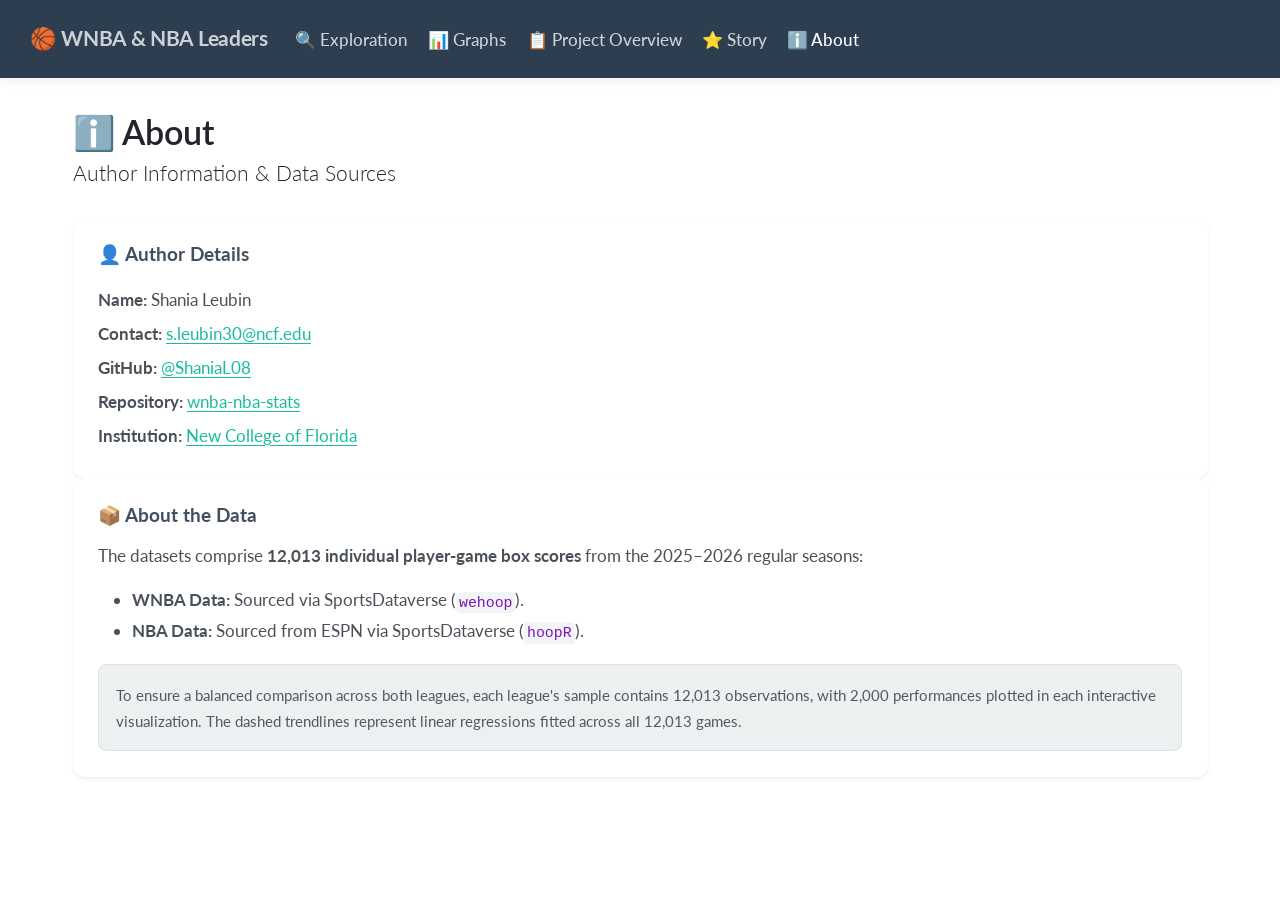
==== about.html @ b8cf648c "Built site for gh-pages" ====
<!DOCTYPE html>
<html xmlns="http://www.w3.org/1999/xhtml" lang="en" xml:lang="en"><head>

<meta charset="utf-8">
<meta name="generator" content="quarto-1.10.18">

<meta name="viewport" content="width=device-width, initial-scale=1.0, user-scalable=yes">


<title>ℹ️ About – 🏀 WNBA &amp; NBA Leaders</title>
<style>
/* Default styles provided by pandoc.
** See https://pandoc.org/MANUAL.html#variables-for-html for config info.
*/
span.smallcaps{font-variant: small-caps;}
div.columns{display: flex; gap: 1.5em;}
div.column{flex: auto;}
@media screen {
div.columns{gap: min(4vw, 1.5em);}
div.column{overflow-x: auto;}
}
div.hanging-indent{margin-left: 1.5em; text-indent: -1.5em;}
ul.task-list{list-style: none;}
ul.task-list li input[type="checkbox"] {
  width: 0.8em;
  margin: 0 0.8em 0.2em -1em; /* quarto-specific, see https://github.com/quarto-dev/quarto-cli/issues/4556 */ 
  vertical-align: middle;
}
</style>


<script src="site_libs/quarto-nav/quarto-nav.js"></script>
<script src="site_libs/quarto-nav/headroom.min.js"></script>
<script src="site_libs/clipboard/clipboard.min.js"></script>
<script src="site_libs/quarto-search/autocomplete.umd.js"></script>
<script src="site_libs/quarto-search/fuse.min.js"></script>
<script src="site_libs/quarto-search/quarto-search.js"></script>
<meta name="quarto:offset" content="./">
<script src="site_libs/quarto-html/quarto.js" type="module"></script>
<script src="site_libs/quarto-html/tabsets/tabsets.js" type="module"></script>
<script src="site_libs/quarto-html/popper.min.js"></script>
<script src="site_libs/quarto-html/tippy.umd.min.js"></script>
<script src="site_libs/quarto-html/anchor.min.js"></script>
<link href="site_libs/quarto-html/tippy.css" rel="stylesheet">
<link href="site_libs/quarto-html/quarto-syntax-highlighting-64a204ab8560d761af7679ceaba22944.css" rel="stylesheet" id="quarto-text-highlighting-styles">
<script src="site_libs/bootstrap/bootstrap.min.js"></script>
<link href="site_libs/bootstrap/bootstrap-icons.css" rel="stylesheet">
<link href="site_libs/bootstrap/bootstrap-29cad1d750ec8de04ef3509ee433b677.min.css" rel="stylesheet" append-hash="true" id="quarto-bootstrap" data-mode="light">
<script id="quarto-search-options" type="application/json">{
  "location": "navbar",
  "copy-button": false,
  "collapse-after": 3,
  "panel-placement": "end",
  "type": "overlay",
  "limit": 50,
  "keyboard-shortcut": [
    "f",
    "/",
    "s"
  ],
  "show-item-context": false,
  "language": {
    "search-no-results-text": "No results",
    "search-matching-documents-text": "matching documents",
    "search-copy-link-title": "Copy link to search",
    "search-hide-matches-text": "Hide additional matches",
    "search-more-match-text": "more match in this document",
    "search-more-matches-text": "more matches in this document",
    "search-clear-button-title": "Clear",
    "search-text-placeholder": "",
    "search-detached-cancel-button-title": "Cancel",
    "search-submit-button-title": "Submit",
    "search-label": "Search"
  }
}</script>


<link rel="stylesheet" href="styles.css">
</head>

<body class="nav-fixed quarto-light">

<div id="quarto-search-results"></div>
  <header id="quarto-header" class="headroom fixed-top">
    <nav class="navbar navbar-expand-lg " data-bs-theme="dark">
      <div class="navbar-container container-fluid">
      <div class="navbar-brand-container mx-auto">
    <a class="navbar-brand" href="./index.html">
    <span class="navbar-title">🏀 WNBA &amp; NBA Leaders</span>
    </a>
  </div>
            <div id="quarto-search" class="" title="Search"></div>
          <button class="navbar-toggler" type="button" data-bs-toggle="collapse" data-bs-target="#navbarCollapse" aria-controls="navbarCollapse" role="menu" aria-expanded="false" aria-label="Toggle navigation" onclick="if (window.quartoToggleHeadroom) { window.quartoToggleHeadroom(); }">
  <span class="navbar-toggler-icon"></span>
</button>
          <div class="collapse navbar-collapse" id="navbarCollapse">
            <ul class="navbar-nav navbar-nav-scroll me-auto">
  <li class="nav-item">
    <a class="nav-link" href="./index.html"> 
<span class="menu-text">🔍 Exploration</span></a>
  </li>  
  <li class="nav-item">
    <a class="nav-link" href="./graphs.html"> 
<span class="menu-text">📊 Graphs</span></a>
  </li>  
  <li class="nav-item">
    <a class="nav-link" href="./project-overview.html"> 
<span class="menu-text">📋 Project Overview</span></a>
  </li>  
  <li class="nav-item">
    <a class="nav-link" href="./story.html"> 
<span class="menu-text">⭐ Story</span></a>
  </li>  
  <li class="nav-item">
    <a class="nav-link active" href="./about.html" aria-current="page"> 
<span class="menu-text">ℹ️ About</span></a>
  </li>  
</ul>
          </div> <!-- /navcollapse -->
            <div class="quarto-navbar-tools">
</div>
      </div> <!-- /container-fluid -->
    </nav>
</header>
<!-- content -->
<div id="quarto-content" class="quarto-container page-columns page-rows-contents page-layout-full page-navbar">
<!-- sidebar -->
<!-- margin-sidebar -->
    
<!-- main -->
<main class="content column-page" id="quarto-document-content">

<header id="title-block-header" class="quarto-title-block default">
<div class="quarto-title">
<h1 class="title">ℹ️ About</h1>
<p class="subtitle lead">Author Information &amp; Data Sources</p>
</div>



<div class="quarto-title-meta column-page">

    
  
    
  </div>
  


</header>


<div class="row g-4 mb-4">
  <div class="col-md-5">
    <div class="card shadow-sm border-0 h-100" style="border-radius: 12px;">
      <div class="card-body p-4">
        <h5 class="fw-bold mb-3 anchored" style="color: #2c3e50;">👤 Author Details</h5>
        <ul class="list-unstyled mb-0" style="color: #495057; line-height: 2;">
          <li><strong>Name:</strong> Shania Leubin</li>
          <li><strong>Contact:</strong> <a href="mailto:s.leubin30@ncf.edu">s.leubin30@ncf.edu</a></li>
          <li><strong>GitHub:</strong> <a href="https://github.com/ShaniaL08" target="_blank">@ShaniaL08</a></li>
          <li><strong>Repository:</strong> <a href="https://github.com/ShaniaL08/wnba-nba-stats" target="_blank">wnba-nba-stats</a></li>
          <li><strong>Institution:</strong> <a href="https://ncf.edu" target="_blank">New College of Florida</a></li>
        </ul>
      </div>
    </div>
  </div>

  <div class="col-md-7">
    <div class="card shadow-sm border-0 h-100" style="border-radius: 12px;">
      <div class="card-body p-4">
        <h5 class="fw-bold mb-3 anchored" style="color: #2c3e50;">📦 About the Data</h5>
        <p style="color: #495057;">
          The datasets comprise <strong>12,013 individual player-game box scores</strong> from the 2025–2026 regular seasons:
        </p>
        <ul style="color: #495057; line-height: 1.8;">
          <li><strong>WNBA Data:</strong> Sourced via SportsDataverse (<code>wehoop</code>).</li>
          <li><strong>NBA Data:</strong> Sourced from ESPN via SportsDataverse (<code>hoopR</code>).</li>
        </ul>
        <div class="alert alert-light border mt-3 mb-0" style="border-radius: 8px;">
          <small class="text-muted">
            To ensure a balanced comparison across both leagues, each league's sample contains 12,013 observations, with 2,000 performances plotted in each interactive visualization. The dashed trendlines represent linear regressions fitted across all 12,013 games.
          </small>
        </div>
      </div>
    </div>
  </div>
</div>



</main> <!-- /main -->
<script id="quarto-html-after-body" type="application/javascript">
  window.document.addEventListener("DOMContentLoaded", function (event) {
    const icon = "";
    const anchorJS = new window.AnchorJS();
    anchorJS.options = {
      placement: 'right',
      icon: icon
    };
    anchorJS.add('.anchored');
    const isCodeAnnotation = (el) => {
      for (const clz of el.classList) {
        if (clz.startsWith('code-annotation-')) {                     
          return true;
        }
      }
      return false;
    }
    const onCopySuccess = function(e) {
      // button target
      const button = e.trigger;
      // don't keep focus
      button.blur();
      // flash "checked"
      button.classList.add('code-copy-button-checked');
      var currentTitle = button.getAttribute("title");
      button.setAttribute("title", "Copied!");
      let tooltip;
      if (window.bootstrap) {
        button.setAttribute("data-bs-toggle", "tooltip");
        button.setAttribute("data-bs-placement", "left");
        button.setAttribute("data-bs-title", "Copied!");
        tooltip = new bootstrap.Tooltip(button, 
          { trigger: "manual", 
            customClass: "code-copy-button-tooltip",
            offset: [0, -8]});
        tooltip.show();    
      }
      setTimeout(function() {
        if (tooltip) {
          tooltip.hide();
          button.removeAttribute("data-bs-title");
          button.removeAttribute("data-bs-toggle");
          button.removeAttribute("data-bs-placement");
        }
        button.setAttribute("title", currentTitle);
        button.classList.remove('code-copy-button-checked');
      }, 1000);
      // clear code selection
      e.clearSelection();
    }
    const getTextToCopy = function(trigger) {
      const outerScaffold = trigger.parentElement.cloneNode(true);
      const codeEl = outerScaffold.querySelector('code');
      for (const childEl of codeEl.children) {
        if (isCodeAnnotation(childEl)) {
          childEl.remove();
        }
      }
      return codeEl.innerText;
    }
    const clipboard = new window.ClipboardJS('.code-copy-button:not([data-in-quarto-modal])', {
      text: getTextToCopy
    });
    clipboard.on('success', onCopySuccess);
    if (window.document.getElementById('quarto-embedded-source-code-modal')) {
      const clipboardModal = new window.ClipboardJS('.code-copy-button[data-in-quarto-modal]', {
        text: getTextToCopy,
        container: window.document.getElementById('quarto-embedded-source-code-modal')
      });
      clipboardModal.on('success', onCopySuccess);
    }
      var localhostRegex = new RegExp(/^(?:http|https):\/\/localhost\:?[0-9]*\//);
      var mailtoRegex = new RegExp(/^mailto:/);
        var filterRegex = new RegExp("https:\/\/ShaniaL08\.github\.io\/wnba-nba-stats\/");
      var isInternal = (href) => {
          return filterRegex.test(href) || localhostRegex.test(href) || mailtoRegex.test(href);
      }
      // Inspect non-navigation links and adorn them if external
     var links = window.document.querySelectorAll('a[href]:not(.nav-link):not(.navbar-brand):not(.toc-action):not(.sidebar-link):not(.sidebar-item-toggle):not(.pagination-link):not(.no-external):not([aria-hidden]):not(.dropdown-item):not(.quarto-navigation-tool):not(.about-link)');
      for (var i=0; i<links.length; i++) {
        const link = links[i];
        if (!isInternal(link.href)) {
          // undo the damage that might have been done by quarto-nav.js in the case of
          // links that we want to consider external
          if (link.dataset.originalHref !== undefined) {
            link.href = link.dataset.originalHref;
          }
        }
      }
    function tippyHover(el, contentFn, onTriggerFn, onUntriggerFn) {
      const config = {
        allowHTML: true,
        maxWidth: 500,
        delay: 100,
        arrow: false,
        appendTo: function(el) {
            return el.parentElement;
        },
        interactive: true,
        interactiveBorder: 10,
        theme: 'quarto',
        placement: 'bottom-start',
      };
      if (contentFn) {
        config.content = contentFn;
      }
      if (onTriggerFn) {
        config.onTrigger = onTriggerFn;
      }
      if (onUntriggerFn) {
        config.onUntrigger = onUntriggerFn;
      }
      window.tippy(el, config); 
    }
    const noterefs = window.document.querySelectorAll('a[role="doc-noteref"]');
    for (var i=0; i<noterefs.length; i++) {
      const ref = noterefs[i];
      tippyHover(ref, function() {
        // use id or data attribute instead here
        let href = ref.getAttribute('data-footnote-href') || ref.getAttribute('href');
        try { href = new URL(href).hash; } catch {}
        const id = href.replace(/^#\/?/, "");
        const note = window.document.getElementById(id);
        if (note) {
          return note.innerHTML;
        } else {
          return "";
        }
      });
    }
    const xrefs = window.document.querySelectorAll('a.quarto-xref');
    const processXRef = (id, note) => {
      // Strip column container classes
      const stripColumnClz = (el) => {
        el.classList.remove("page-full", "page-columns");
        if (el.children) {
          for (const child of el.children) {
            stripColumnClz(child);
          }
        }
      }
      stripColumnClz(note)
      if (id === null || id.startsWith('sec-')) {
        // Special case sections, only their first couple elements
        const container = document.createElement("div");
        if (note.children && note.children.length > 2) {
          container.appendChild(note.children[0].cloneNode(true));
          for (let i = 1; i < note.children.length; i++) {
            const child = note.children[i];
            if (child.tagName === "P" && child.innerText === "") {
              continue;
            } else {
              container.appendChild(child.cloneNode(true));
              break;
            }
          }
          if (window.Quarto?.typesetMath) {
            window.Quarto.typesetMath(container);
          }
          return container.innerHTML
        } else {
          if (window.Quarto?.typesetMath) {
            window.Quarto.typesetMath(note);
          }
          return note.innerHTML;
        }
      } else {
        // Remove any anchor links if they are present
        const anchorLink = note.querySelector('a.anchorjs-link');
        if (anchorLink) {
          anchorLink.remove();
        }
        if (window.Quarto?.typesetMath) {
          window.Quarto.typesetMath(note);
        }
        if (note.classList.contains("callout")) {
          return note.outerHTML;
        } else {
          return note.innerHTML;
        }
      }
    }
    for (var i=0; i<xrefs.length; i++) {
      const xref = xrefs[i];
      tippyHover(xref, undefined, function(instance) {
        instance.disable();
        let url = xref.getAttribute('href');
        let hash = undefined; 
        if (url.startsWith('#')) {
          hash = url;
        } else {
          try { hash = new URL(url).hash; } catch {}
        }
        if (hash) {
          const id = hash.replace(/^#\/?/, "");
          const note = window.document.getElementById(id);
          if (note !== null) {
            try {
              const html = processXRef(id, note.cloneNode(true));
              instance.setContent(html);
            } finally {
              instance.enable();
              instance.show();
            }
          } else {
            // See if we can fetch this
            fetch(url.split('#')[0])
            .then(res => res.text())
            .then(html => {
              const parser = new DOMParser();
              const htmlDoc = parser.parseFromString(html, "text/html");
              const note = htmlDoc.getElementById(id);
              if (note !== null) {
                const html = processXRef(id, note);
                instance.setContent(html);
              } 
            }).finally(() => {
              instance.enable();
              instance.show();
            });
          }
        } else {
          // See if we can fetch a full url (with no hash to target)
          // This is a special case and we should probably do some content thinning / targeting
          fetch(url)
          .then(res => res.text())
          .then(html => {
            const parser = new DOMParser();
            const htmlDoc = parser.parseFromString(html, "text/html");
            const note = htmlDoc.querySelector('main.content');
            if (note !== null) {
              // This should only happen for chapter cross references
              // (since there is no id in the URL)
              // remove the first header
              if (note.children.length > 0 && note.children[0].tagName === "HEADER") {
                note.children[0].remove();
              }
              const html = processXRef(null, note);
              instance.setContent(html);
            } 
          }).finally(() => {
            instance.enable();
            instance.show();
          });
        }
      }, function(instance) {
      });
    }
        let selectedAnnoteEl;
        const selectorForAnnotation = ( cell, annotation) => {
          let cellAttr = 'data-code-cell="' + cell + '"';
          let lineAttr = 'data-code-annotation="' +  annotation + '"';
          const selector = 'span[' + cellAttr + '][' + lineAttr + ']';
          return selector;
        }
        const selectCodeLines = (annoteEl) => {
          const doc = window.document;
          const targetCell = annoteEl.getAttribute("data-target-cell");
          const targetAnnotation = annoteEl.getAttribute("data-target-annotation");
          const annoteSpan = window.document.querySelector(selectorForAnnotation(targetCell, targetAnnotation));
          const lines = annoteSpan.getAttribute("data-code-lines").split(",");
          const lineIds = lines.map((line) => {
            return targetCell + "-" + line;
          })
          let top = null;
          let height = null;
          let parent = null;
          if (lineIds.length > 0) {
              //compute the position of the single el (top and bottom and make a div)
              const el = window.document.getElementById(lineIds[0]);
              top = el.offsetTop;
              height = el.offsetHeight;
              parent = el.parentElement.parentElement;
            if (lineIds.length > 1) {
              const lastEl = window.document.getElementById(lineIds[lineIds.length - 1]);
              const bottom = lastEl.offsetTop + lastEl.offsetHeight;
              height = bottom - top;
            }
            if (top !== null && height !== null && parent !== null) {
              // cook up a div (if necessary) and position it 
              let div = window.document.getElementById("code-annotation-line-highlight");
              if (div === null) {
                div = window.document.createElement("div");
                div.setAttribute("id", "code-annotation-line-highlight");
                div.style.position = 'absolute';
                parent.appendChild(div);
              }
              div.style.top = top - 2 + "px";
              div.style.height = height + 4 + "px";
              div.style.left = 0;
              let gutterDiv = window.document.getElementById("code-annotation-line-highlight-gutter");
              if (gutterDiv === null) {
                gutterDiv = window.document.createElement("div");
                gutterDiv.setAttribute("id", "code-annotation-line-highlight-gutter");
                gutterDiv.style.position = 'absolute';
                const codeCell = window.document.getElementById(targetCell);
                const gutter = codeCell.querySelector('.code-annotation-gutter');
                gutter.appendChild(gutterDiv);
              }
              gutterDiv.style.top = top - 2 + "px";
              gutterDiv.style.height = height + 4 + "px";
            }
            selectedAnnoteEl = annoteEl;
          }
        };
        const unselectCodeLines = () => {
          const elementsIds = ["code-annotation-line-highlight", "code-annotation-line-highlight-gutter"];
          elementsIds.forEach((elId) => {
            const div = window.document.getElementById(elId);
            if (div) {
              div.remove();
            }
          });
          selectedAnnoteEl = undefined;
        };
          // Handle positioning of the toggle
      window.addEventListener(
        "resize",
        throttle(() => {
          elRect = undefined;
          if (selectedAnnoteEl) {
            selectCodeLines(selectedAnnoteEl);
          }
        }, 10)
      );
      function throttle(fn, ms) {
      let throttle = false;
      let timer;
        return (...args) => {
          if(!throttle) { // first call gets through
              fn.apply(this, args);
              throttle = true;
          } else { // all the others get throttled
              if(timer) clearTimeout(timer); // cancel #2
              timer = setTimeout(() => {
                fn.apply(this, args);
                timer = throttle = false;
              }, ms);
          }
        };
      }
        // Attach click handler to the DT
        const annoteDls = window.document.querySelectorAll('dt[data-target-cell]');
        for (const annoteDlNode of annoteDls) {
          annoteDlNode.addEventListener('click', (event) => {
            const clickedEl = event.target;
            if (clickedEl !== selectedAnnoteEl) {
              unselectCodeLines();
              const activeEl = window.document.querySelector('dt[data-target-cell].code-annotation-active');
              if (activeEl) {
                activeEl.classList.remove('code-annotation-active');
              }
              selectCodeLines(clickedEl);
              clickedEl.classList.add('code-annotation-active');
            } else {
              // Unselect the line
              unselectCodeLines();
              clickedEl.classList.remove('code-annotation-active');
            }
          });
        }
    const findCites = (el) => {
      const parentEl = el.parentElement;
      if (parentEl) {
        const cites = parentEl.dataset.cites;
        if (cites) {
          return {
            el,
            cites: cites.split(' ')
          };
        } else {
          return findCites(el.parentElement)
        }
      } else {
        return undefined;
      }
    };
    var bibliorefs = window.document.querySelectorAll('a[role="doc-biblioref"]');
    for (var i=0; i<bibliorefs.length; i++) {
      const ref = bibliorefs[i];
      const citeInfo = findCites(ref);
      if (citeInfo) {
        tippyHover(citeInfo.el, function() {
          var popup = window.document.createElement('div');
          citeInfo.cites.forEach(function(cite) {
            var citeDiv = window.document.createElement('div');
            citeDiv.classList.add('hanging-indent');
            citeDiv.classList.add('csl-entry');
            var biblioDiv = window.document.getElementById('ref-' + cite);
            if (biblioDiv) {
              citeDiv.innerHTML = biblioDiv.innerHTML;
            }
            popup.appendChild(citeDiv);
          });
          return popup.innerHTML;
        });
      }
    }
  });
  </script>
</div> <!-- /content -->




</body></html>
---- styles.css ----
/* Basketball-themed site enhancements */

/* Navbar enhancements */
.navbar {
  box-shadow: 0 2px 10px rgba(0, 0, 0, 0.08);
  font-weight: 500;
}

.navbar-brand {
  font-weight: 700 !important;
  letter-spacing: -0.3px;
}

/* Hero card on Exploration landing page */
.hero-card {
  background: linear-gradient(135deg, #f8f9fa 0%, #edf2f7 100%);
  border-radius: 16px;
  border-left: 6px solid #e66101;
  box-shadow: 0 4px 15px rgba(0, 0, 0, 0.05);
  padding: 2rem;
  margin-bottom: 2rem;
}

/* League badge pills */
.badge-wnba {
  background-color: #e66101;
  color: #fff;
  font-weight: 600;
  border-radius: 20px;
  padding: 0.35rem 0.75rem;
}

.badge-nba {
  background-color: #1d70b8;
  color: #fff;
  font-weight: 600;
  border-radius: 20px;
  padding: 0.35rem 0.75rem;
}

/* Quick stat cards */
.stat-box {
  background: #ffffff;
  border-radius: 12px;
  border: 1px solid #e2e8f0;
  box-shadow: 0 2px 8px rgba(0, 0, 0, 0.04);
  padding: 1.25rem 1rem;
  text-align: center;
  transition: transform 0.2s ease, box-shadow 0.2s ease;
}

.stat-box:hover {
  transform: translateY(-3px);
  box-shadow: 0 6px 16px rgba(0, 0, 0, 0.08);
}

.stat-box .stat-number {
  font-size: 1.8rem;
  font-weight: 800;
  color: #2c3e50;
  line-height: 1.1;
}

.stat-box .stat-label {
  font-size: 0.85rem;
  color: #6c757d;
  font-weight: 600;
  margin-top: 0.35rem;
  text-transform: uppercase;
  letter-spacing: 0.5px;
}

/* Action buttons */
.btn-fun {
  border-radius: 8px;
  font-weight: 600;
  padding: 0.6rem 1.4rem;
  transition: all 0.2s ease;
}
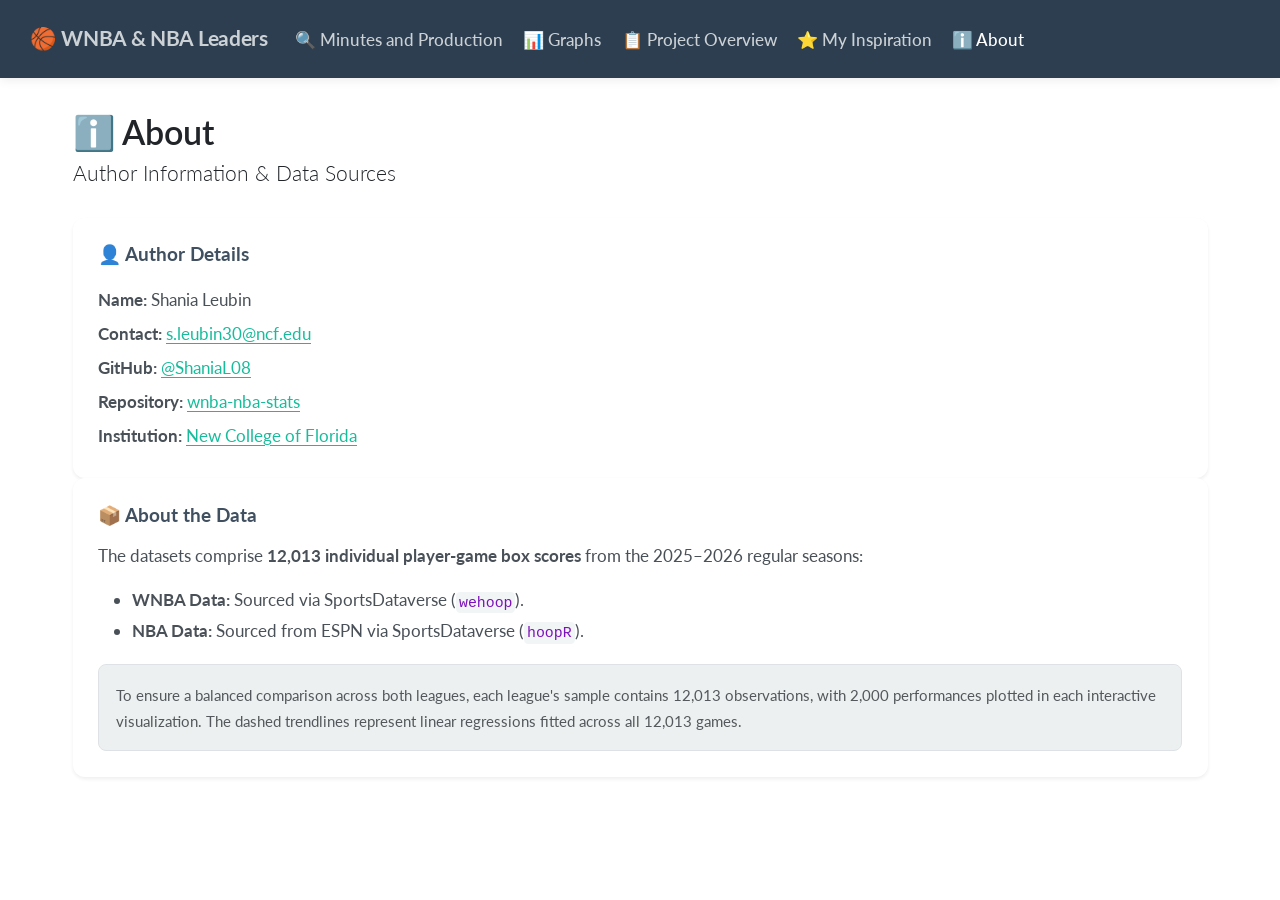
==== commit d534214b: "Built site for gh-pages" ====
--- a/about.html
+++ b/about.html
@@ -97,7 +97,7 @@
             <ul class="navbar-nav navbar-nav-scroll me-auto">
   <li class="nav-item">
     <a class="nav-link" href="./index.html"> 
-<span class="menu-text">🔍 Exploration</span></a>
+<span class="menu-text">🔍 Minutes and Production</span></a>
   </li>  
   <li class="nav-item">
     <a class="nav-link" href="./graphs.html"> 
@@ -109,7 +109,7 @@
   </li>  
   <li class="nav-item">
     <a class="nav-link" href="./story.html"> 
-<span class="menu-text">⭐ Story</span></a>
+<span class="menu-text">⭐ My Inspiration</span></a>
   </li>  
   <li class="nav-item">
     <a class="nav-link active" href="./about.html" aria-current="page"> 
